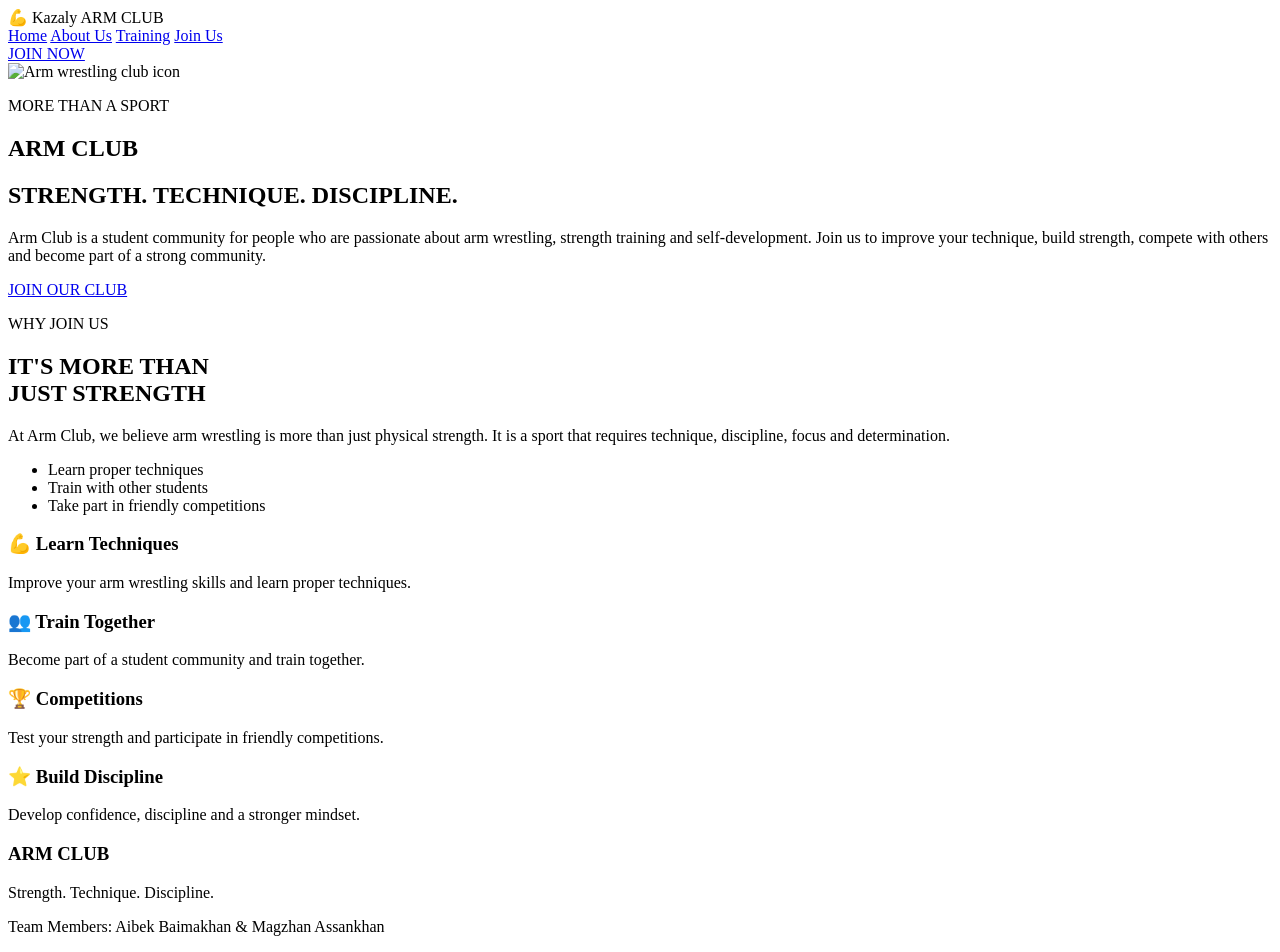
==== index.html @ 109f24d4 "Add files via upload" ====
<!DOCTYPE html>
<html lang="en">
<head>
    <meta charset="UTF-8">
    <meta name="viewport" content="width=device-width, initial-scale=1.0">
    <!-- Team Members: Aibek Baimakhan & Magzhan Assankhan -->
    <title>Kazaly Arm Club | Home</title>
    <link rel="stylesheet" href="css/style.css">
</head>
<body>

    <nav class="navbar">
        <div class="logo">💪 Kazaly ARM <span>CLUB</span></div>

        <div class="nav-links">
            <a href="index.html">Home</a>
            <a href="about.html">About Us</a>
            <a href="training.html">Training</a>
            <a href="join.html">Join Us</a>
        </div>

        <a class="join-button" href="join.html">JOIN NOW</a>
    </nav>

    <main>
        <section class="hero">
            <div class="hero-text">
                <img class="page-icon" src="images/arm-icon.svg" alt="Arm wrestling club icon">

                <div class="hero-label">
                    <span class="red-line"></span>
                    <p>MORE THAN A SPORT</p>
                </div>

                <h1 id="main-title">ARM <span>CLUB</span></h1>
                <h2>STRENGTH. TECHNIQUE. DISCIPLINE.</h2>

                <p class="hr-dr">
                    Arm Club is a student community for people who are passionate about arm wrestling,
                    strength training and self-development. Join us to improve your technique, build strength,
                    compete with others and become part of a strong community.
                </p>

                <a href="join.html">JOIN OUR CLUB</a>
            </div>
        </section>

        <section class="why-us">
            <div class="why-text">
                <p>WHY JOIN US</p>

                <h2>IT'S MORE THAN<br><span>JUST STRENGTH</span></h2>

                <p>
                    At Arm Club, we believe arm wrestling is more than just physical strength. It is a sport
                    that requires technique, discipline, focus and determination.
                </p>

                <ul class="benefits">
                    <li>Learn proper techniques</li>
                    <li>Train with other students</li>
                    <li>Take part in friendly competitions</li>
                </ul>
            </div>

            <div class="features">
                <div class="feature-card">
                    <h3>💪 Learn Techniques</h3>
                    <p>Improve your arm wrestling skills and learn proper techniques.</p>
                </div>

                <div class="feature-card">
                    <h3>👥 Train Together</h3>
                    <p>Become part of a student community and train together.</p>
                </div>

                <div class="feature-card">
                    <h3>🏆 Competitions</h3>
                    <p>Test your strength and participate in friendly competitions.</p>
                </div>

                <div class="feature-card">
                    <h3>⭐ Build Discipline</h3>
                    <p>Develop confidence, discipline and a stronger mindset.</p>
                </div>
            </div>
        </section>
    </main>

    <footer>
        <h3>ARM CLUB</h3>
        <p>Strength. Technique. Discipline.</p>
        <p>Team Members: Aibek Baimakhan &amp; Magzhan Assankhan</p>
    </footer>

</body>
</html>
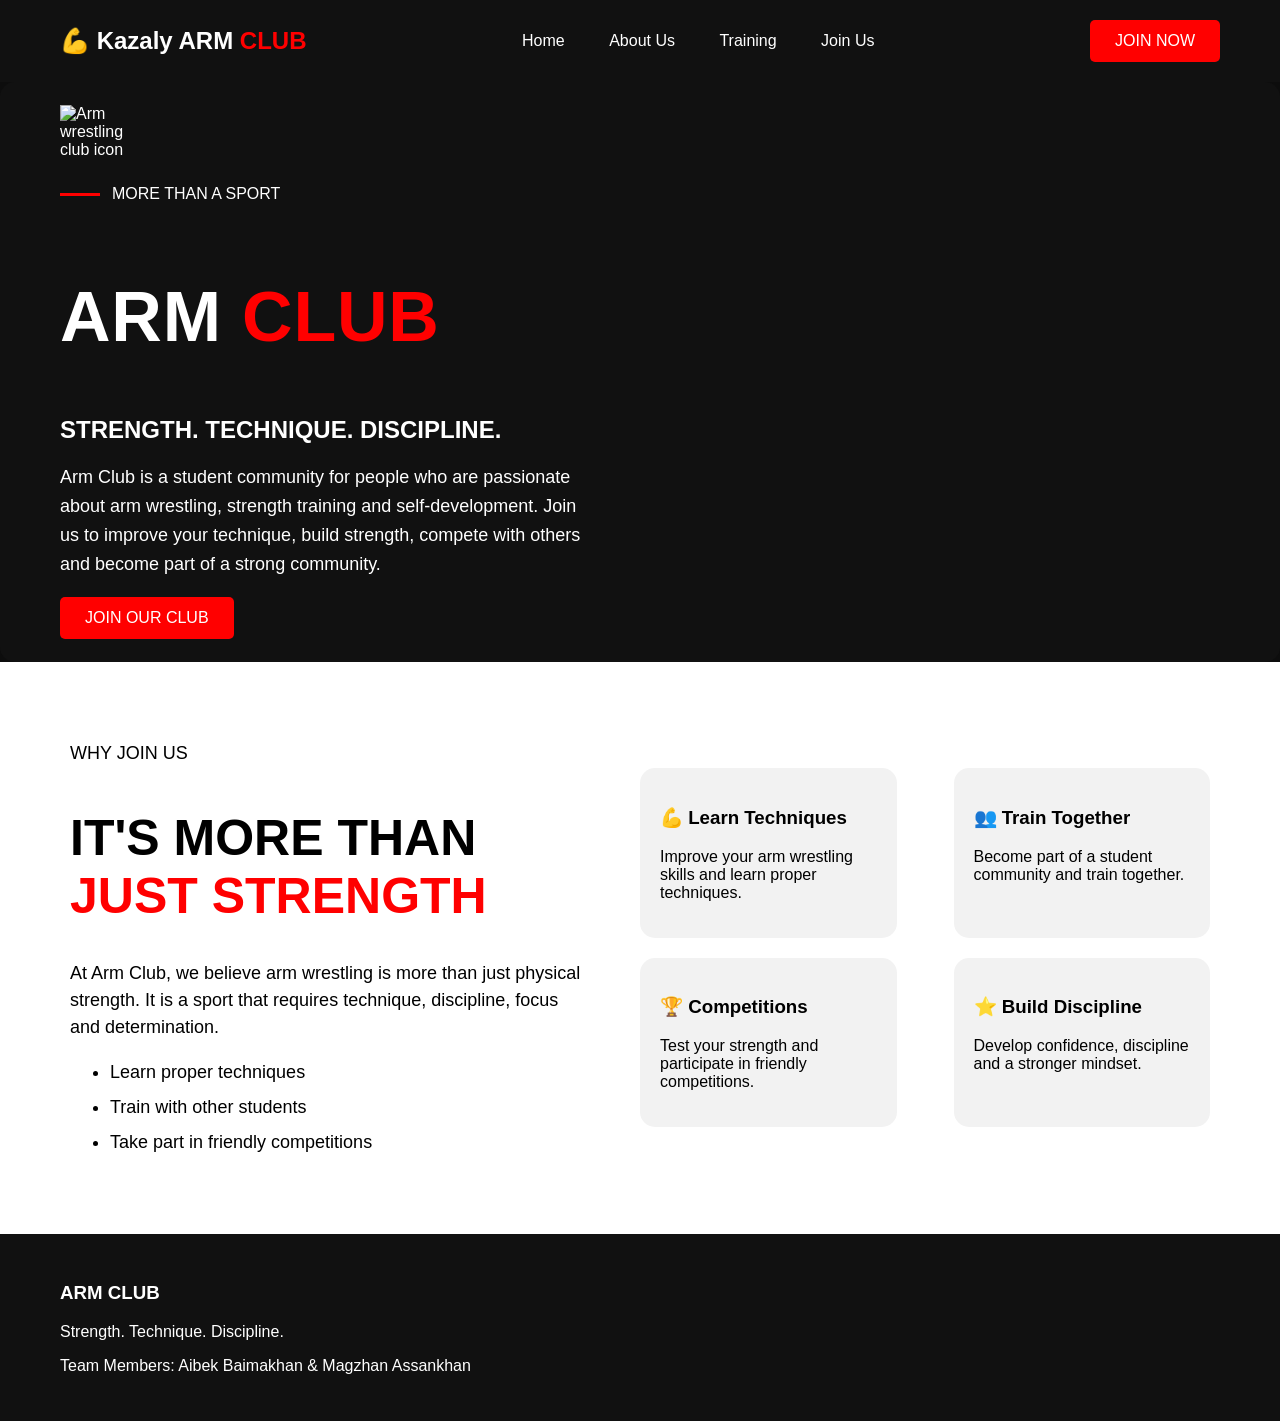
==== commit df789a53: "index.html" ====
--- a/index.html
+++ b/index.html
@@ -5,7 +5,7 @@
     <meta name="viewport" content="width=device-width, initial-scale=1.0">
     <!-- Team Members: Aibek Baimakhan & Magzhan Assankhan -->
     <title>Kazaly Arm Club | Home</title>
-    <link rel="stylesheet" href="css/style.css">
+    <link rel="stylesheet" href="style.css">
 </head>
 <body>
 
--- a/style.css
+++ b/style.css
@@ -0,0 +1,402 @@
+body {
+    margin: 0;
+    background-color: #0d0d0d;
+    color: white;
+    font-family: Arial, sans-serif;
+}
+
+.navbar {
+    display: flex;
+    align-items: center;
+    justify-content: space-between;
+    background-color: #111111;
+    padding: 20px 60px;
+}
+
+.logo {
+    color: white;
+    font-size: 24px;
+    font-weight: bold;
+}
+
+.logo span {
+    color: red;
+}
+
+.nav-links a {
+    color: white;
+    text-decoration: none;
+    margin: 0 20px;
+}
+
+.nav-links a:hover {
+    color: red;
+}
+
+.join-button {
+    background-color: red;
+    color: white;
+    text-decoration: none;
+    padding: 12px 25px;
+    border-radius: 5px;
+}
+
+.join-button:hover {
+    background-color: maroon;
+}
+
+.page-icon {
+    width: 4vw;
+    min-width: 48px;
+    max-width: 72px;
+    height: auto;
+    margin-bottom: 10px;
+}
+
+.hero {
+    background-color: #111111;
+    background-image: url("https://images.openai.com/static-rsc-4/xAyp-c-PvvC7VIUuWfLx2ZDtyXitfDUcYh40lJ3Ck097ipovLyYVKhcjzsAdSE4UtyMgZyXlkleSUN7bEogHyeHckmY2ZN6_X37AXpKxuerrRUgFR7iPkWcRkkeHWpY9gfBBVq5dtd-f_5f_BOIj-KvpiHatU4rMbz7EnE4LS6m26v37C53b0Jh_N9vJ0U2x?purpose=fullsize");
+    background-repeat: no-repeat;
+    background-position: center;
+    background-size: cover;
+    min-height: 60vh;
+    padding: 20px 60px;
+    display: flex;
+    align-items: center;
+    border-radius: 15px;
+}
+
+.hero-text a {
+    display: inline-block;
+    background-color: red;
+    color: white;
+    text-decoration: none;
+    padding: 12px 25px;
+    border-radius: 5px;
+}
+
+.hero-text a:hover {
+    background-color: maroon;
+    color: white;
+}
+
+.hero-text h1 {
+    font-size: 70px;
+    font-weight: bold;
+}
+
+#main-title {
+    letter-spacing: 0.05rem;
+}
+
+.hero-text h1 span {
+    color: red;
+}
+
+.hr-dr {
+    width: 45%;
+    font-size: 18px;
+    line-height: 1.6;
+}
+
+.hero-label {
+    display: flex;
+    align-items: center;
+}
+
+.red-line {
+    width: 40px;
+    height: 3px;
+    background-color: red;
+    margin-right: 12px;
+}
+
+.why-us {
+    display: flex;
+    align-items: center;
+    justify-content: space-between;
+    background-color: white;
+    color: black;
+    padding: 60px 70px;
+}
+
+.why-text {
+    width: 45%;
+}
+
+.why-text h2 {
+    font-size: 50px;
+    margin-bottom: 35px;
+}
+
+.why-text h2 span {
+    color: red;
+}
+
+.why-text p,
+.benefits {
+    font-size: 18px;
+    line-height: 1.5;
+}
+
+.benefits li {
+    margin-bottom: 8px;
+}
+
+.features {
+    display: flex;
+    flex-wrap: wrap;
+    justify-content: space-between;
+    width: 50%;
+    gap: 20px;
+}
+
+.feature-card {
+    width: 45%;
+    background-color: #f2f2f2;
+    border-radius: 15px;
+    padding: 20px;
+    box-sizing: border-box;
+}
+
+footer {
+    background-color: #111111;
+    color: white;
+    padding: 30px 60px;
+}
+
+.about-hero {
+    background-color: #111111;
+    color: white;
+    padding: 70px 60px;
+}
+
+.about-label,
+.team-label,
+.label {
+    color: red;
+    font-weight: bold;
+    letter-spacing: 2px;
+}
+
+.about-hero h1,
+.training h1,
+.join h1 {
+    font-size: 55px;
+    margin: 20px 0;
+}
+
+.about-hero h1 span,
+.training h1 span,
+.join h1 span {
+    color: red;
+}
+
+.about-description,
+.description {
+    width: 55%;
+    font-size: 18px;
+    line-height: 1.6;
+}
+
+.about-info {
+    display: flex;
+    justify-content: space-between;
+    background-color: white;
+    color: black;
+    padding: 60px;
+}
+
+.about-text,
+.about-goals {
+    width: 45%;
+}
+
+.about-text h2,
+.about-goals h2 {
+    font-size: 32px;
+}
+
+.about-text p {
+    font-size: 18px;
+    line-height: 1.6;
+}
+
+.about-goals li {
+    margin-bottom: 12px;
+    font-size: 18px;
+}
+
+.team-section {
+    background-color: #f2f2f2;
+    color: black;
+    padding: 60px;
+}
+
+.team-section h2 {
+    font-size: 40px;
+}
+
+.team-members {
+    display: flex;
+    justify-content: space-between;
+    margin-top: 40px;
+}
+
+.team-card {
+    width: 45%;
+    background-color: white;
+    padding: 25px;
+    border-radius: 15px;
+    box-sizing: border-box;
+}
+
+.team-card img {
+    width: 160px;
+    height: 160px;
+    object-fit: cover;
+    border-radius: 50%;
+}
+
+.team-card h3 {
+    font-size: 24px;
+}
+
+.team-card p {
+    font-size: 17px;
+    line-height: 1.5;
+}
+
+.training,
+.join {
+    background-color: #111111;
+    color: white;
+    padding: 70px 60px;
+}
+
+.program {
+    background-color: white;
+    color: black;
+    padding: 60px;
+}
+
+.program h2,
+.schedule h2,
+.form-section h2 {
+    font-size: 40px;
+}
+
+.cards {
+    display: flex;
+    justify-content: space-between;
+    margin-top: 35px;
+}
+
+.card {
+    width: 27%;
+    background-color: #f2f2f2;
+    padding: 25px;
+    border-radius: 15px;
+}
+
+.card h3 {
+    font-size: 23px;
+}
+
+.card p {
+    font-size: 17px;
+    line-height: 1.5;
+}
+
+.schedule {
+    background-color: #f2f2f2;
+    color: black;
+    padding: 60px;
+}
+
+.schedule p {
+    font-size: 18px;
+}
+
+table {
+    width: 100%;
+    margin-top: 30px;
+    border-collapse: collapse;
+}
+
+th {
+    background-color: #111111;
+    color: white;
+    padding: 15px;
+    text-align: left;
+}
+
+td {
+    background-color: white;
+    padding: 15px;
+    border-bottom: 1px solid #cccccc;
+}
+
+.form-section {
+    background-color: white;
+    color: black;
+    padding: 60px;
+}
+
+.form-section h2 {
+    margin-bottom: 30px;
+}
+
+form {
+    width: 50%;
+}
+
+form label {
+    display: block;
+    font-size: 17px;
+    font-weight: bold;
+    margin-top: 20px;
+    margin-bottom: 8px;
+}
+
+form input,
+form select,
+form textarea {
+    width: 100%;
+    padding: 12px;
+    font-size: 16px;
+    border: 1px solid #cccccc;
+    border-radius: 5px;
+    box-sizing: border-box;
+}
+
+#experience {
+    background-color: white;
+}
+
+form textarea {
+    resize: vertical;
+}
+
+form input:focus,
+form select:focus,
+form textarea:focus {
+    border: 1px solid red;
+    outline: none;
+}
+
+form button {
+    background-color: red;
+    color: white;
+    border: none;
+    padding: 13px 30px;
+    margin-top: 25px;
+    font-size: 16px;
+    font-weight: bold;
+    border-radius: 5px;
+    cursor: pointer;
+}
+
+form button:hover {
+    background-color: darkred;
+}
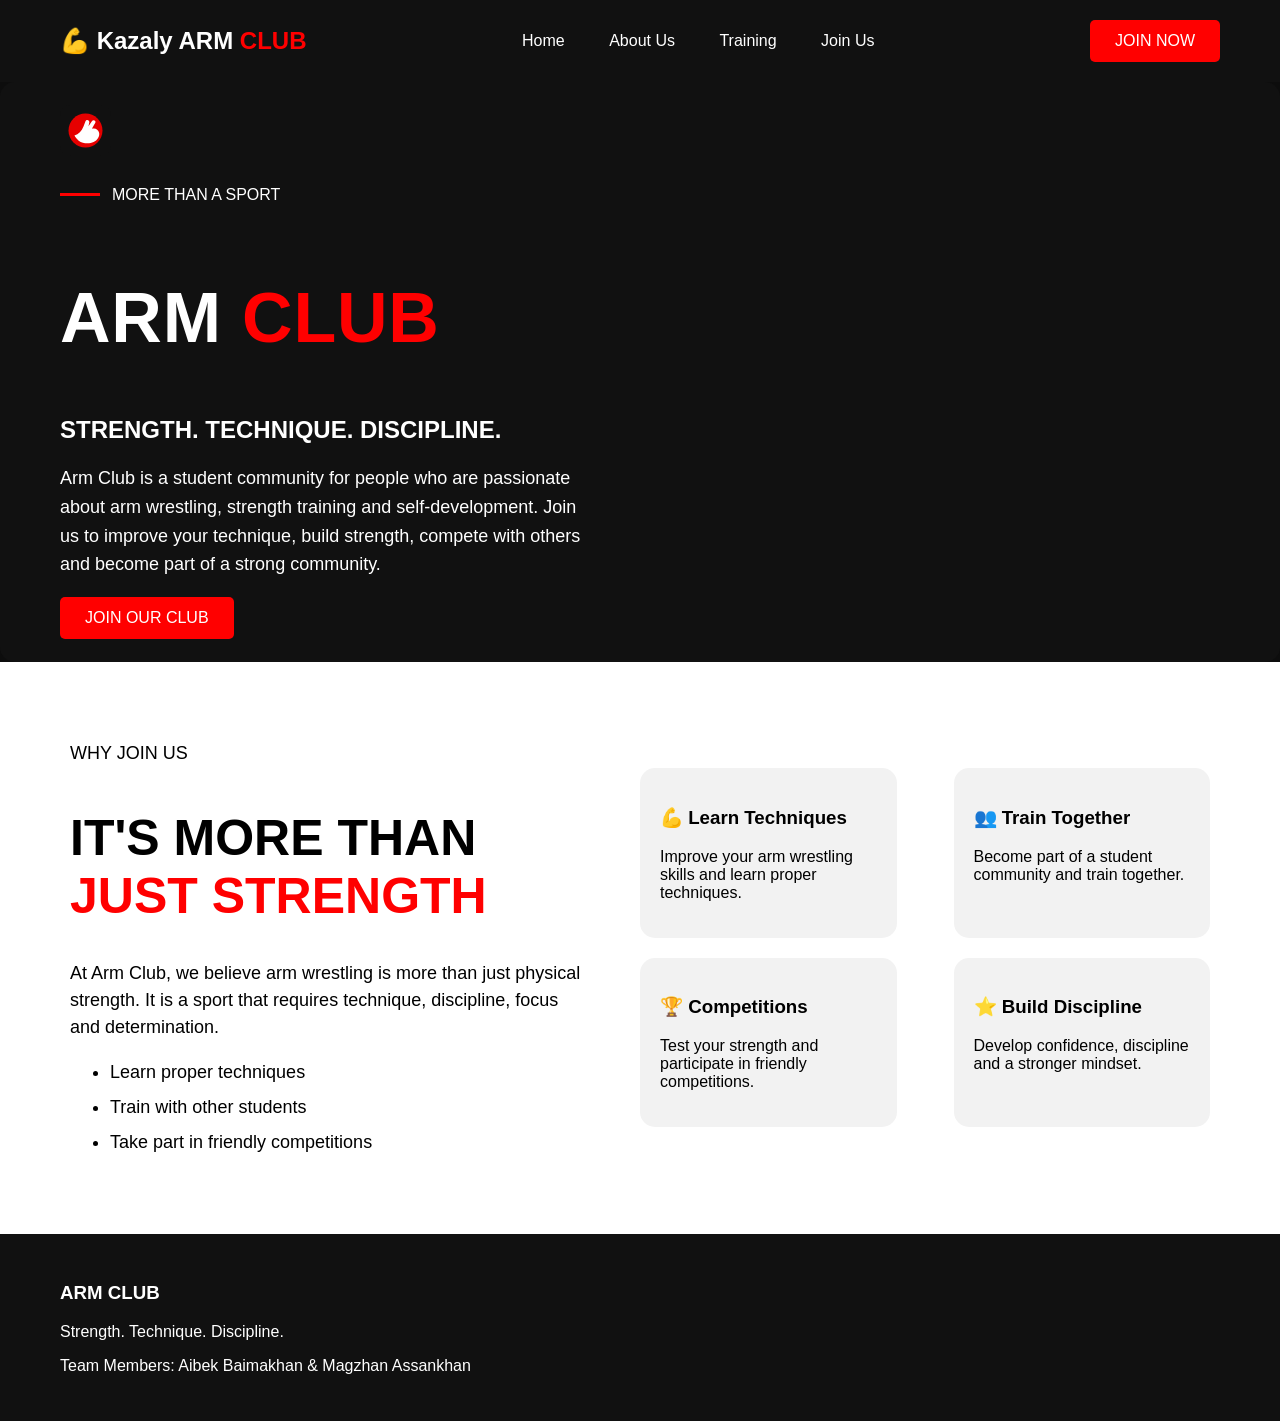
==== commit d871e1c4: "Update index.html" ====
--- a/index.html
+++ b/index.html
@@ -25,7 +25,7 @@
     <main>
         <section class="hero">
             <div class="hero-text">
-                <img class="page-icon" src="images/arm-icon.svg" alt="Arm wrestling club icon">
+                <img class="page-icon" src="arm-icon.svg" alt="Arm wrestling club icon">
 
                 <div class="hero-label">
                     <span class="red-line"></span>
